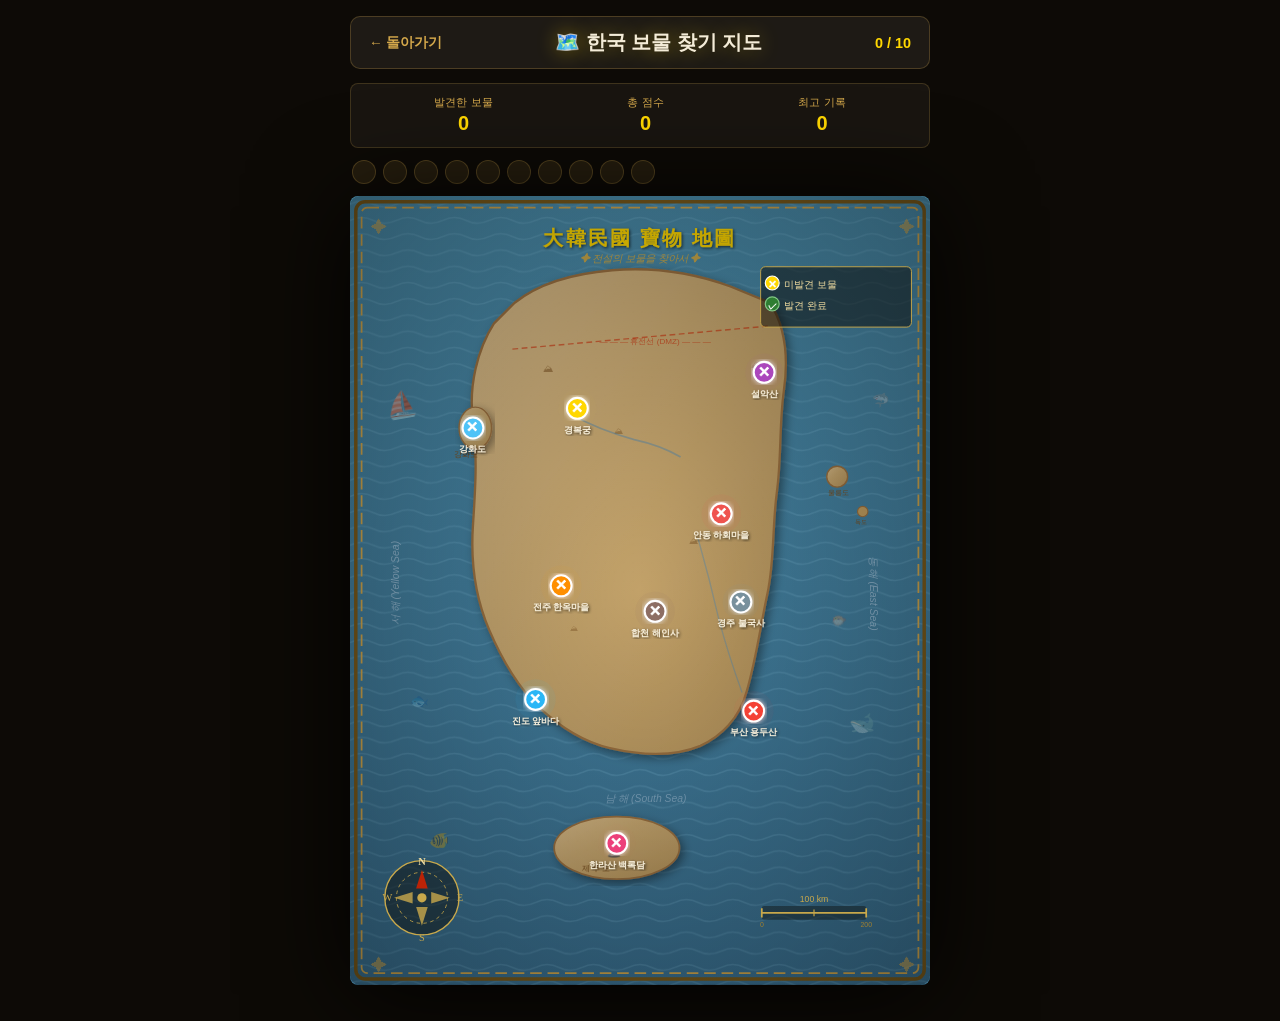
==== korea-map.html @ b7d9bb50 "Add Korea Treasure Map interactive game Co-Authored-By: Claude Sonnet 4.6 <noreply@anthropic.com>" ====
<!DOCTYPE html>
<html lang="ko">
<head>
    <meta charset="UTF-8">
    <meta name="viewport" content="width=device-width, initial-scale=1.0">
    <title>🗺️ 한국 보물 찾기 지도</title>
    <link rel="stylesheet" href="korea-map.css">
</head>
<body>

    <header class="page-header">
        <a href="index.html" class="back-link">← 돌아가기</a>
        <h1>🗺️ 한국 보물 찾기 지도</h1>
        <div id="treasure-count" class="treasure-count">0 / 10</div>
    </header>

    <div class="score-bar">
        <div class="score-item">
            <span class="score-label">발견한 보물</span>
            <span class="score-value" id="found-display">0</span>
        </div>
        <div class="score-item">
            <span class="score-label">총 점수</span>
            <span class="score-value" id="score-display">0</span>
        </div>
        <div class="score-item">
            <span class="score-label">최고 기록</span>
            <span class="score-value" id="high-score-display">0</span>
        </div>
    </div>

    <div class="progress-dots" id="progress-dots"></div>

    <div class="map-container">
        <svg id="korea-map" viewBox="0 0 500 680" xmlns="http://www.w3.org/2000/svg">
            <defs>
                <filter id="glow">
                    <feGaussianBlur stdDeviation="2.5" result="coloredBlur"/>
                    <feMerge><feMergeNode in="coloredBlur"/><feMergeNode in="SourceGraphic"/></feMerge>
                </filter>
                <filter id="text-shadow">
                    <feDropShadow dx="1" dy="1" stdDeviation="1.2" flood-color="rgba(0,0,0,0.7)"/>
                </filter>
                <filter id="land-shadow">
                    <feDropShadow dx="3" dy="3" stdDeviation="4" flood-color="rgba(0,0,0,0.4)"/>
                </filter>
                <linearGradient id="land-grad" x1="0%" y1="0%" x2="100%" y2="100%">
                    <stop offset="0%" style="stop-color:#d9bc8a"/>
                    <stop offset="40%" style="stop-color:#c8a870"/>
                    <stop offset="100%" style="stop-color:#b5935a"/>
                </linearGradient>
                <linearGradient id="sea-grad" x1="0%" y1="0%" x2="0%" y2="100%">
                    <stop offset="0%" style="stop-color:#4a8caa"/>
                    <stop offset="100%" style="stop-color:#3a7090"/>
                </linearGradient>
                <pattern id="sea-pattern" x="0" y="0" width="40" height="14" patternUnits="userSpaceOnUse">
                    <path d="M0,7 Q10,2 20,7 Q30,12 40,7" stroke="rgba(150,210,240,0.18)" stroke-width="1.2" fill="none"/>
                </pattern>
                <pattern id="land-texture" x="0" y="0" width="8" height="8" patternUnits="userSpaceOnUse">
                    <circle cx="4" cy="4" r="0.5" fill="rgba(100,70,30,0.08)"/>
                </pattern>
                <radialGradient id="vignette" cx="50%" cy="50%" r="70%">
                    <stop offset="0%" style="stop-color:transparent"/>
                    <stop offset="100%" style="stop-color:rgba(0,0,0,0.35)"/>
                </radialGradient>
            </defs>

            <!-- Sea background -->
            <rect width="500" height="680" fill="url(#sea-grad)"/>
            <rect width="500" height="680" fill="url(#sea-pattern)"/>

            <!-- Map border frame -->
            <rect x="5" y="5" width="490" height="670" fill="none" stroke="#7a5a1a" stroke-width="3" rx="8"/>
            <rect x="10" y="10" width="480" height="660" fill="none" stroke="#d4a84b" stroke-width="1.5" rx="5" stroke-dasharray="10,5"/>

            <!-- Corner decorations -->
            <text x="18" y="32" font-size="14" opacity="0.6" fill="#d4a84b">✦</text>
            <text x="473" y="32" font-size="14" opacity="0.6" fill="#d4a84b">✦</text>
            <text x="18" y="668" font-size="14" opacity="0.6" fill="#d4a84b">✦</text>
            <text x="473" y="668" font-size="14" opacity="0.6" fill="#d4a84b">✦</text>

            <!-- Map title -->
            <text x="250" y="42" text-anchor="middle" font-size="17" font-weight="bold" fill="#ffd700" filter="url(#text-shadow)" font-family="serif" letter-spacing="2">大韓民國 寶物 地圖</text>
            <text x="250" y="57" text-anchor="middle" font-size="9" fill="#c8a84b" font-style="italic" font-family="serif">✦ 전설의 보물을 찾아서 ✦</text>

            <!-- Sea labels -->
            <text x="42" y="370" font-size="9" fill="rgba(200,220,240,0.55)" font-style="italic" transform="rotate(-90,42,370)">서 해 (Yellow Sea)</text>
            <text x="448" y="310" font-size="9" fill="rgba(200,220,240,0.55)" font-style="italic" transform="rotate(90,448,310)">동 해 (East Sea)</text>
            <text x="220" y="522" font-size="9" fill="rgba(200,220,240,0.45)" font-style="italic">남 해 (South Sea)</text>

            <!-- Decorative sea elements -->
            <text x="32" y="190" font-size="22" opacity="0.55" transform="rotate(-10,32,190)">⛵</text>
            <text x="430" y="460" font-size="18" opacity="0.45">🐋</text>
            <text x="52" y="440" font-size="13" opacity="0.40">🐟</text>
            <text x="450" y="180" font-size="12" opacity="0.35">🦈</text>
            <text x="68" y="560" font-size="14" opacity="0.38">🐠</text>
            <text x="415" y="370" font-size="11" opacity="0.35">🐡</text>

            <!-- Korea Peninsula - main land mass -->
            <path id="peninsula" d="
                M 142, 92
                C 162, 76 190, 67 226, 64
                C 262, 61 298, 67 328, 78
                L 362, 92
                C 376, 114 378, 140 374, 168
                C 370, 196 372, 226 368, 255
                C 364, 284 366, 314 360, 342
                C 354, 370 350, 400 342, 427
                C 336, 450 320, 466 302, 474
                C 278, 484 250, 482 224, 476
                C 198, 470 178, 455 162, 440
                C 146, 424 132, 402 120, 374
                C 108, 346 104, 314 106, 284
                C 108, 254 110, 224 106, 194
                C 102, 164 110, 132 124, 110
                Z
            " fill="url(#land-grad)" stroke="#9a7040" stroke-width="2" filter="url(#land-shadow)"/>

            <!-- Land texture overlay -->
            <path d="
                M 142, 92
                C 162, 76 190, 67 226, 64
                C 262, 61 298, 67 328, 78
                L 362, 92
                C 376, 114 378, 140 374, 168
                C 370, 196 372, 226 368, 255
                C 364, 284 366, 314 360, 342
                C 354, 370 350, 400 342, 427
                C 336, 450 320, 466 302, 474
                C 278, 484 250, 482 224, 476
                C 198, 470 178, 455 162, 440
                C 146, 424 132, 402 120, 374
                C 108, 346 104, 314 106, 284
                C 108, 254 110, 224 106, 194
                C 102, 164 110, 132 124, 110
                Z
            " fill="url(#land-texture)" opacity="0.5"/>

            <!-- Small islands on west coast (Ganghwado area) -->
            <ellipse cx="108" cy="200" rx="14" ry="18" fill="url(#land-grad)" stroke="#9a7040" stroke-width="1.2" filter="url(#land-shadow)"/>
            <text x="90" y="225" font-size="6.5" fill="#7a5020" font-family="sans-serif">강화도</text>

            <!-- Jeju Island -->
            <ellipse cx="230" cy="562" rx="54" ry="27" fill="url(#land-grad)" stroke="#9a7040" stroke-width="1.5" filter="url(#land-shadow)"/>
            <ellipse cx="230" cy="562" rx="54" ry="27" fill="url(#land-texture)" opacity="0.5"/>
            <!-- Hallasan volcano icon on Jeju -->
            <text x="221" y="568" font-size="11" fill="#8b6014" opacity="0.75">🌋</text>
            <text x="200" y="582" font-size="6.5" fill="#7a5020" font-family="sans-serif">제 주 도</text>

            <!-- Ulleungdo -->
            <circle cx="420" cy="242" r="9" fill="url(#land-grad)" stroke="#9a7040" stroke-width="1.2"/>
            <text x="412" y="258" font-size="6" fill="#7a5020" font-family="sans-serif">울릉도</text>

            <!-- Dokdo -->
            <circle cx="442" cy="272" r="4.5" fill="#c4a060" stroke="#9a7040" stroke-width="1"/>
            <text x="435" y="283" font-size="5.5" fill="#7a5020" font-family="sans-serif">독도</text>

            <!-- DMZ line -->
            <line x1="140" y1="132" x2="362" y2="112" stroke="#cc2200" stroke-width="1.2" stroke-dasharray="5,3" opacity="0.55"/>
            <text x="215" y="128" font-size="7" fill="#cc2200" opacity="0.6" font-family="sans-serif">— — — 휴전선 (DMZ) — — —</text>

            <!-- Mountain decorations on land -->
            <text x="166" y="152" font-size="9" fill="#7a5020" opacity="0.55">⛰</text>
            <text x="346" y="148" font-size="9" fill="#7a5020" opacity="0.55">⛰</text>
            <text x="228" y="205" font-size="8" fill="#7a5020" opacity="0.45">⛰</text>
            <text x="292" y="300" font-size="8" fill="#7a5020" opacity="0.45">⛰</text>
            <text x="190" y="375" font-size="7" fill="#7a5020" opacity="0.4">⛰</text>

            <!-- River lines (Hangang, Nakdonggang - approximate) -->
            <path d="M 190,188 Q 215,202 245,210 Q 268,215 285,225" stroke="#5a8aaa" stroke-width="1.5" fill="none" opacity="0.5"/>
            <path d="M 300,295 Q 310,330 318,365 Q 326,395 338,428" stroke="#5a8aaa" stroke-width="1.2" fill="none" opacity="0.45"/>

            <!-- Vignette overlay -->
            <rect width="500" height="680" fill="url(#vignette)" rx="8"/>

            <!-- Compass Rose -->
            <g transform="translate(62, 605)">
                <circle cx="0" cy="0" r="32" fill="rgba(10,8,4,0.45)" stroke="#c8a84b" stroke-width="1.2"/>
                <circle cx="0" cy="0" r="22" fill="none" stroke="#c8a84b" stroke-width="0.7" stroke-dasharray="3,3"/>
                <!-- North pointer (red) -->
                <polygon points="0,-24 -5,-8 5,-8" fill="#cc2200" opacity="0.9"/>
                <!-- South pointer -->
                <polygon points="0,24 -5,8 5,8" fill="#c8a84b" opacity="0.8"/>
                <!-- East pointer -->
                <polygon points="24,0 8,-5 8,5" fill="#c8a84b" opacity="0.8"/>
                <!-- West pointer -->
                <polygon points="-24,0 -8,-5 -8,5" fill="#c8a84b" opacity="0.8"/>
                <circle cx="0" cy="0" r="4" fill="#c8a84b"/>
                <text x="0" y="-28" text-anchor="middle" font-size="9" fill="#f0dca0" font-weight="bold" font-family="serif">N</text>
                <text x="0" y="37" text-anchor="middle" font-size="9" fill="#c8a84b" font-family="serif">S</text>
                <text x="30" y="3" font-size="9" fill="#c8a84b" font-family="serif">E</text>
                <text x="-34" y="3" font-size="9" fill="#c8a84b" font-family="serif">W</text>
            </g>

            <!-- Scale bar -->
            <g transform="translate(355, 618)">
                <rect x="0" y="-6" width="90" height="12" rx="2" fill="rgba(10,8,4,0.4)"/>
                <line x1="0" y1="0" x2="90" y2="0" stroke="#c8a84b" stroke-width="1.5"/>
                <line x1="0" y1="-4" x2="0" y2="4" stroke="#c8a84b" stroke-width="1.5"/>
                <line x1="45" y1="-3" x2="45" y2="3" stroke="#c8a84b" stroke-width="1"/>
                <line x1="90" y1="-4" x2="90" y2="4" stroke="#c8a84b" stroke-width="1.5"/>
                <text x="45" y="-9" text-anchor="middle" font-size="7.5" fill="#c8a84b" font-family="sans-serif">100 km</text>
                <text x="0" y="12" text-anchor="middle" font-size="6" fill="#a08030" font-family="sans-serif">0</text>
                <text x="90" y="12" text-anchor="middle" font-size="6" fill="#a08030" font-family="sans-serif">200</text>
            </g>

            <!-- Legend -->
            <g transform="translate(358, 75)">
                <rect x="-4" y="-14" width="130" height="52" rx="4" fill="rgba(10,8,4,0.5)" stroke="#c8a84b" stroke-width="0.8"/>
                <circle cx="6" cy="0" r="6" fill="#ffd700" stroke="white" stroke-width="1"/>
                <text x="6" y="4" text-anchor="middle" font-size="8" fill="white" font-weight="bold">✕</text>
                <text x="16" y="4" font-size="8.5" fill="#f0dca0" font-family="sans-serif"> 미발견 보물</text>
                <circle cx="6" cy="18" r="6" fill="#2e7d32" stroke="#81c784" stroke-width="1"/>
                <text x="6" y="22" text-anchor="middle" font-size="8" fill="white" font-weight="bold">✓</text>
                <text x="16" y="22" font-size="8.5" fill="#f0dca0" font-family="sans-serif"> 발견 완료</text>
            </g>

            <!-- Treasure Markers (injected by JS) -->
            <g id="treasure-markers"></g>
        </svg>
    </div>

    <!-- Popup Overlay -->
    <div class="popup-overlay" id="popup-overlay">
        <div class="popup">
            <div class="popup-header">
                <div>
                    <div class="popup-location-name" id="popup-name">경복궁</div>
                    <div class="popup-subtitle" id="popup-subtitle">서울특별시</div>
                </div>
                <div id="popup-badge" class="discovered-badge hidden">✓ 발견됨</div>
            </div>

            <div class="popup-clue" id="popup-clue">단서 텍스트가 여기에 표시됩니다.</div>

            <div id="treasure-reveal" class="treasure-reveal hidden">
                <span class="reveal-emoji" id="reveal-emoji">💎</span>
                <div class="reveal-name" id="reveal-name">보물 이름</div>
                <div class="reveal-points" id="reveal-points">+100점 획득!</div>
            </div>

            <button class="popup-btn btn-primary" id="explore-btn">⚔️ 탐험하기!</button>
            <button class="popup-btn btn-secondary" id="close-btn">✕ 닫기</button>
        </div>
    </div>

    <!-- Victory Overlay -->
    <div class="victory-overlay" id="victory-overlay">
        <div class="victory-box">
            <div class="victory-crown">🏆</div>
            <h2>모든 보물 발견!</h2>
            <p>대한민국 전역의 10가지 전설적인 보물을 모두 찾아냈습니다.<br>당신은 진정한 보물 사냥꾼입니다!</p>
            <div class="victory-treasures" id="victory-treasures"></div>
            <div class="victory-score">최종 점수: <span id="victory-score">0</span>점</div>
            <button class="popup-btn btn-primary" id="restart-btn">🗺️ 다시 탐험하기</button>
        </div>
    </div>

    <script src="korea-map.js"></script>
</body>
</html>
---- korea-map.css ----
*, *::before, *::after {
    box-sizing: border-box;
    margin: 0;
    padding: 0;
}

body {
    background: #0d0a06;
    min-height: 100vh;
    display: flex;
    flex-direction: column;
    align-items: center;
    font-family: 'Malgun Gothic', 'Apple SD Gothic Neo', 'Nanum Gothic', sans-serif;
    color: #3d2b1f;
    padding: 16px 12px 32px;
}

/* ── Header ── */
.page-header {
    width: 100%;
    max-width: 580px;
    display: flex;
    align-items: center;
    justify-content: space-between;
    margin-bottom: 14px;
    padding: 12px 18px;
    background: rgba(244, 236, 216, 0.07);
    border-radius: 10px;
    border: 1px solid rgba(212, 168, 75, 0.25);
}

.back-link {
    color: #d4a84b;
    text-decoration: none;
    font-size: 0.85rem;
    font-weight: bold;
    white-space: nowrap;
}

.back-link:hover { color: #f0c870; }

.page-header h1 {
    color: #f4ecd8;
    font-size: 1.25rem;
    text-shadow: 0 0 20px rgba(255, 215, 0, 0.4);
    flex: 1;
    text-align: center;
}

.treasure-count {
    color: #ffd700;
    font-weight: bold;
    font-size: 0.9rem;
    white-space: nowrap;
}

/* ── Score Bar ── */
.score-bar {
    width: 100%;
    max-width: 580px;
    display: flex;
    justify-content: space-around;
    padding: 12px 16px;
    background: rgba(244, 236, 216, 0.05);
    border-radius: 8px;
    border: 1px solid rgba(212, 168, 75, 0.2);
    margin-bottom: 12px;
}

.score-item {
    display: flex;
    flex-direction: column;
    align-items: center;
    gap: 2px;
}

.score-label {
    font-size: 0.68rem;
    color: #d4a84b;
}

.score-value {
    font-size: 1.25rem;
    font-weight: bold;
    color: #ffd700;
}

/* ── Progress Dots ── */
.progress-dots {
    width: 100%;
    max-width: 580px;
    display: flex;
    gap: 7px;
    flex-wrap: wrap;
    margin-bottom: 12px;
    padding: 0 2px;
}

.progress-dot {
    width: 24px;
    height: 24px;
    border-radius: 50%;
    background: rgba(212, 168, 75, 0.12);
    border: 1.5px solid rgba(212, 168, 75, 0.25);
    font-size: 0.8rem;
    display: flex;
    align-items: center;
    justify-content: center;
    transition: all 0.4s ease;
    cursor: default;
    title: attr(title);
}

.progress-dot.found {
    background: rgba(255, 215, 0, 0.2);
    border-color: #ffd700;
    box-shadow: 0 0 8px rgba(255, 215, 0, 0.4);
    transform: scale(1.1);
}

/* ── Map Container ── */
.map-container {
    width: 100%;
    max-width: 580px;
}

#korea-map {
    width: 100%;
    height: auto;
    filter: drop-shadow(0 10px 50px rgba(0, 0, 0, 0.9));
    border-radius: 8px;
}

/* ── SVG Treasure Markers ── */
.treasure-marker {
    cursor: pointer;
}

.treasure-marker .marker-circle {
    transition: filter 0.2s;
}

.treasure-marker:hover .marker-circle {
    filter: brightness(1.4) url(#glow);
}

.treasure-marker:hover .marker-label {
    font-size: 8.5px;
}

/* ── Popup ── */
.popup-overlay {
    position: fixed;
    inset: 0;
    background: rgba(0, 0, 0, 0.72);
    display: flex;
    justify-content: center;
    align-items: center;
    z-index: 200;
    opacity: 0;
    pointer-events: none;
    transition: opacity 0.28s ease;
    padding: 16px;
}

.popup-overlay.active {
    opacity: 1;
    pointer-events: all;
}

.popup {
    background: #f5ecd6;
    background-image:
        radial-gradient(ellipse at top left, rgba(212, 163, 115, 0.35) 0%, transparent 55%),
        radial-gradient(ellipse at bottom right, rgba(141, 110, 99, 0.25) 0%, transparent 55%);
    border-radius: 14px;
    padding: 30px 26px 24px;
    max-width: 400px;
    width: 100%;
    box-shadow:
        0 24px 70px rgba(0, 0, 0, 0.85),
        inset 0 0 40px rgba(141, 110, 99, 0.08);
    border: 2.5px solid #c89a50;
    transform: scale(0.85) translateY(24px);
    transition: transform 0.28s cubic-bezier(0.34, 1.56, 0.64, 1);
}

.popup-overlay.active .popup {
    transform: scale(1) translateY(0);
}

.popup-header {
    display: flex;
    justify-content: space-between;
    align-items: flex-start;
    margin-bottom: 16px;
}

.popup-location-name {
    font-size: 1.4rem;
    font-weight: 900;
    color: #4a3020;
}

.popup-subtitle {
    font-size: 0.8rem;
    color: #8d6e63;
    margin-top: 2px;
}

.discovered-badge {
    background: rgba(46, 125, 50, 0.15);
    border: 1px solid #4caf50;
    color: #388e3c;
    padding: 4px 12px;
    border-radius: 20px;
    font-size: 0.75rem;
    font-weight: bold;
    white-space: nowrap;
}

.popup-clue {
    background: rgba(141, 110, 99, 0.1);
    border-left: 4px solid #c89a50;
    padding: 13px 15px;
    border-radius: 0 8px 8px 0;
    font-style: italic;
    color: #4a3020;
    line-height: 1.75;
    margin-bottom: 20px;
    font-size: 0.92rem;
    position: relative;
}

.popup-clue::before {
    content: '💬 단서: ';
    font-style: normal;
    font-weight: 700;
    color: #8d6e63;
}

/* ── Treasure Reveal ── */
.treasure-reveal {
    text-align: center;
    padding: 18px 16px;
    background: linear-gradient(135deg, rgba(255, 215, 0, 0.12), rgba(255, 165, 0, 0.08));
    border-radius: 10px;
    border: 2px solid #ffd700;
    margin-bottom: 18px;
    animation: reveal-pop 0.5s cubic-bezier(0.34, 1.56, 0.64, 1);
}

@keyframes reveal-pop {
    0% { opacity: 0; transform: scale(0.5); }
    100% { opacity: 1; transform: scale(1); }
}

.reveal-emoji {
    font-size: 3rem;
    display: block;
    margin-bottom: 8px;
    animation: float-emoji 2s ease-in-out infinite;
}

@keyframes float-emoji {
    0%, 100% { transform: translateY(0); }
    50% { transform: translateY(-6px); }
}

.reveal-name {
    font-size: 1.05rem;
    font-weight: 800;
    color: #7a3f10;
    margin-bottom: 4px;
}

.reveal-points {
    color: #e67e22;
    font-size: 0.9rem;
    font-weight: bold;
}

/* ── Buttons ── */
.popup-btn {
    width: 100%;
    padding: 13px;
    border: none;
    border-radius: 9px;
    font-size: 0.95rem;
    font-weight: bold;
    cursor: pointer;
    transition: all 0.2s ease;
    font-family: inherit;
}

.btn-primary {
    background: linear-gradient(135deg, #c89a50, #a07020);
    color: white;
    box-shadow: 0 4px 12px rgba(160, 112, 32, 0.4);
}

.btn-primary:hover {
    background: linear-gradient(135deg, #d4a860, #b08030);
    transform: translateY(-2px);
    box-shadow: 0 6px 18px rgba(160, 112, 32, 0.5);
}

.btn-primary:active { transform: translateY(0); }

.btn-secondary {
    background: none;
    border: 2px solid #c89a50;
    color: #8d6e63;
    margin-top: 10px;
}

.btn-secondary:hover {
    background: rgba(200, 154, 80, 0.1);
    color: #6d4e43;
}

/* ── Victory Screen ── */
.victory-overlay {
    position: fixed;
    inset: 0;
    background: rgba(0, 0, 0, 0.92);
    display: flex;
    justify-content: center;
    align-items: center;
    z-index: 300;
    opacity: 0;
    pointer-events: none;
    transition: opacity 0.5s ease;
    padding: 20px;
}

.victory-overlay.active {
    opacity: 1;
    pointer-events: all;
}

.victory-box {
    background: #f5ecd6;
    background-image: radial-gradient(ellipse at top, rgba(255, 215, 0, 0.15) 0%, transparent 60%);
    border-radius: 20px;
    padding: 44px 36px 36px;
    text-align: center;
    max-width: 420px;
    width: 100%;
    border: 3px solid #ffd700;
    box-shadow:
        0 0 80px rgba(255, 215, 0, 0.3),
        0 30px 80px rgba(0, 0, 0, 0.8);
    animation: victory-appear 0.6s cubic-bezier(0.34, 1.56, 0.64, 1);
}

@keyframes victory-appear {
    from { transform: scale(0.6) rotate(-5deg); opacity: 0; }
    to { transform: scale(1) rotate(0); opacity: 1; }
}

.victory-crown {
    font-size: 3.5rem;
    margin-bottom: 14px;
    animation: crown-spin 1.5s ease;
}

@keyframes crown-spin {
    0% { transform: rotateY(0); }
    50% { transform: rotateY(180deg) scale(1.2); }
    100% { transform: rotateY(360deg); }
}

.victory-box h2 {
    font-size: 1.8rem;
    color: #4a3020;
    margin-bottom: 12px;
}

.victory-box p {
    font-size: 0.9rem;
    color: #6d4e43;
    margin-bottom: 22px;
    line-height: 1.7;
}

.victory-treasures {
    display: flex;
    flex-wrap: wrap;
    gap: 10px;
    justify-content: center;
    margin-bottom: 22px;
}

.victory-treasure-item {
    font-size: 2rem;
    animation: pop-in 0.4s cubic-bezier(0.34, 1.56, 0.64, 1) both;
}

@keyframes pop-in {
    from { transform: scale(0) rotate(-30deg); opacity: 0; }
    to { transform: scale(1) rotate(0); opacity: 1; }
}

.victory-score {
    font-size: 1.6rem;
    font-weight: 900;
    color: #a07020;
    margin-bottom: 24px;
}

.victory-score span {
    color: #e67e22;
    font-size: 2rem;
}

/* ── Utility ── */
.hidden {
    display: none !important;
}

/* ── Responsive ── */
@media (max-width: 500px) {
    .page-header h1 { font-size: 1rem; }
    .page-header { padding: 10px 12px; }
    .popup { padding: 24px 18px 20px; }
    .popup-location-name { font-size: 1.2rem; }
    .victory-box { padding: 32px 22px 28px; }
    .victory-box h2 { font-size: 1.4rem; }
}
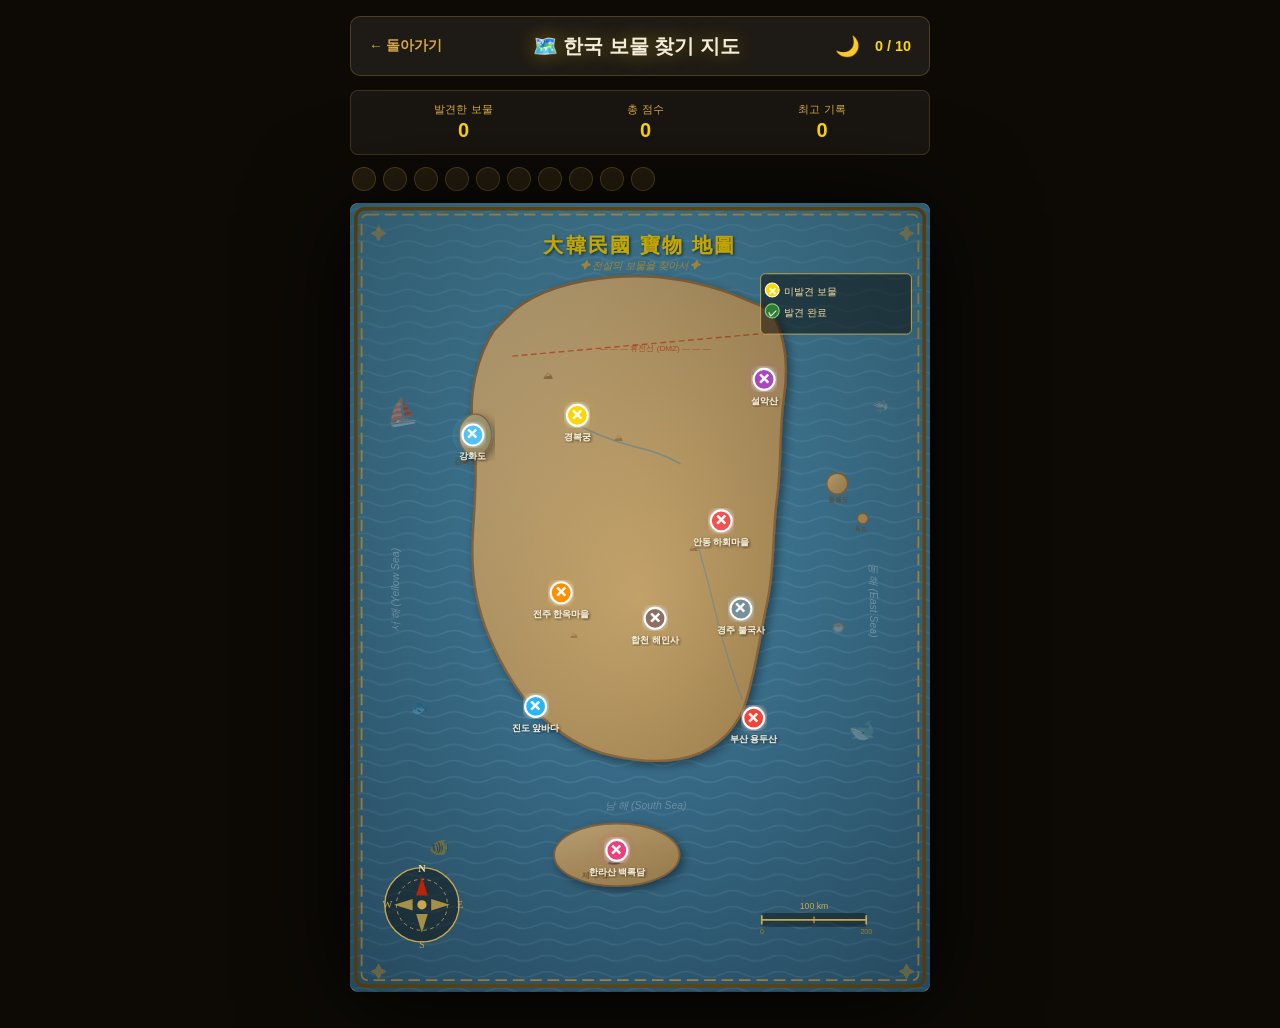
==== commit e18c5c39: "Add dark/light mode functionality across all pages" ====
--- a/korea-map.html
+++ b/korea-map.html
@@ -11,7 +11,10 @@
     <header class="page-header">
         <a href="index.html" class="back-link">← 돌아가기</a>
         <h1>🗺️ 한국 보물 찾기 지도</h1>
-        <div id="treasure-count" class="treasure-count">0 / 10</div>
+        <div style="display: flex; align-items: center; gap: 10px;">
+            <button id="theme-toggle" aria-label="Toggle Dark Mode">🌙</button>
+            <div id="treasure-count" class="treasure-count">0 / 10</div>
+        </div>
     </header>
 
     <div class="score-bar">
@@ -256,6 +259,7 @@
         </div>
     </div>
 
+    <script src="theme.js"></script>
     <script src="korea-map.js"></script>
 </body>
 </html>
--- a/korea-map.css
+++ b/korea-map.css
@@ -1,3 +1,41 @@
+:root {
+    --bg-color: #0d0a06;
+    --text-color: #3d2b1f;
+    --header-bg: rgba(244, 236, 216, 0.07);
+    --header-border: rgba(212, 168, 75, 0.25);
+    --header-text: #f4ecd8;
+    --score-bg: rgba(244, 236, 216, 0.05);
+    --score-border: rgba(212, 168, 75, 0.2);
+    --score-label: #d4a84b;
+    --score-value: #ffd700;
+    --dot-bg: rgba(212, 168, 75, 0.12);
+    --dot-border: rgba(212, 168, 75, 0.25);
+    --popup-bg: #f5ecd6;
+    --popup-text: #4a3020;
+    --popup-subtitle: #8d6e63;
+    --popup-clue-bg: rgba(141, 110, 99, 0.1);
+    --popup-border: #c89a50;
+}
+
+body.dark-mode {
+    --bg-color: #18191a;
+    --text-color: #e4e6eb;
+    --header-bg: rgba(255, 255, 255, 0.05);
+    --header-border: rgba(255, 215, 0, 0.15);
+    --header-text: #e4e6eb;
+    --score-bg: rgba(255, 255, 255, 0.03);
+    --score-border: rgba(255, 215, 0, 0.1);
+    --score-label: #a0a0a0;
+    --score-value: #ffd700;
+    --dot-bg: rgba(255, 255, 255, 0.05);
+    --dot-border: rgba(255, 215, 0, 0.1);
+    --popup-bg: #242526;
+    --popup-text: #e4e6eb;
+    --popup-subtitle: #a0a0a0;
+    --popup-clue-bg: rgba(255, 255, 255, 0.05);
+    --popup-border: #ffd700;
+}
+
 *, *::before, *::after {
     box-sizing: border-box;
     margin: 0;
@@ -5,14 +43,15 @@
 }
 
 body {
-    background: #0d0a06;
+    background: var(--bg-color);
     min-height: 100vh;
     display: flex;
     flex-direction: column;
     align-items: center;
     font-family: 'Malgun Gothic', 'Apple SD Gothic Neo', 'Nanum Gothic', sans-serif;
-    color: #3d2b1f;
+    color: var(--text-color);
     padding: 16px 12px 32px;
+    transition: background-color 0.3s, color 0.3s;
 }
 
 /* ── Header ── */
@@ -24,9 +63,10 @@
     justify-content: space-between;
     margin-bottom: 14px;
     padding: 12px 18px;
-    background: rgba(244, 236, 216, 0.07);
+    background: var(--header-bg);
     border-radius: 10px;
-    border: 1px solid rgba(212, 168, 75, 0.25);
+    border: 1px solid var(--header-border);
+    position: relative;
 }
 
 .back-link {
@@ -40,7 +80,7 @@
 .back-link:hover { color: #f0c870; }
 
 .page-header h1 {
-    color: #f4ecd8;
+    color: var(--header-text);
     font-size: 1.25rem;
     text-shadow: 0 0 20px rgba(255, 215, 0, 0.4);
     flex: 1;
@@ -61,9 +101,9 @@
     display: flex;
     justify-content: space-around;
     padding: 12px 16px;
-    background: rgba(244, 236, 216, 0.05);
+    background: var(--score-bg);
     border-radius: 8px;
-    border: 1px solid rgba(212, 168, 75, 0.2);
+    border: 1px solid var(--score-border);
     margin-bottom: 12px;
 }
 
@@ -76,13 +116,13 @@
 
 .score-label {
     font-size: 0.68rem;
-    color: #d4a84b;
+    color: var(--score-label);
 }
 
 .score-value {
     font-size: 1.25rem;
     font-weight: bold;
-    color: #ffd700;
+    color: var(--score-value);
 }
 
 /* ── Progress Dots ── */
@@ -100,15 +140,15 @@
     width: 24px;
     height: 24px;
     border-radius: 50%;
-    background: rgba(212, 168, 75, 0.12);
-    border: 1.5px solid rgba(212, 168, 75, 0.25);
+    background: var(--dot-bg);
+    border: 1.5px solid var(--dot-border);
     font-size: 0.8rem;
     display: flex;
     align-items: center;
     justify-content: center;
     transition: all 0.4s ease;
     cursor: default;
-    title: attr(title);
+    color: var(--text-color);
 }
 
 .progress-dot.found {
@@ -169,10 +209,10 @@
 }
 
 .popup {
-    background: #f5ecd6;
+    background: var(--popup-bg);
     background-image:
-        radial-gradient(ellipse at top left, rgba(212, 163, 115, 0.35) 0%, transparent 55%),
-        radial-gradient(ellipse at bottom right, rgba(141, 110, 99, 0.25) 0%, transparent 55%);
+        radial-gradient(ellipse at top left, rgba(212, 163, 115, 0.15) 0%, transparent 55%),
+        radial-gradient(ellipse at bottom right, rgba(141, 110, 99, 0.15) 0%, transparent 55%);
     border-radius: 14px;
     padding: 30px 26px 24px;
     max-width: 400px;
@@ -180,7 +220,7 @@
     box-shadow:
         0 24px 70px rgba(0, 0, 0, 0.85),
         inset 0 0 40px rgba(141, 110, 99, 0.08);
-    border: 2.5px solid #c89a50;
+    border: 2.5px solid var(--popup-border);
     transform: scale(0.85) translateY(24px);
     transition: transform 0.28s cubic-bezier(0.34, 1.56, 0.64, 1);
 }
@@ -199,12 +239,12 @@
 .popup-location-name {
     font-size: 1.4rem;
     font-weight: 900;
-    color: #4a3020;
+    color: var(--popup-text);
 }
 
 .popup-subtitle {
     font-size: 0.8rem;
-    color: #8d6e63;
+    color: var(--popup-subtitle);
     margin-top: 2px;
 }
 
@@ -220,12 +260,12 @@
 }
 
 .popup-clue {
-    background: rgba(141, 110, 99, 0.1);
-    border-left: 4px solid #c89a50;
+    background: var(--popup-clue-bg);
+    border-left: 4px solid var(--popup-border);
     padding: 13px 15px;
     border-radius: 0 8px 8px 0;
     font-style: italic;
-    color: #4a3020;
+    color: var(--popup-text);
     line-height: 1.75;
     margin-bottom: 20px;
     font-size: 0.92rem;
@@ -236,7 +276,7 @@
     content: '💬 단서: ';
     font-style: normal;
     font-weight: 700;
-    color: #8d6e63;
+    color: var(--popup-subtitle);
 }
 
 /* ── Treasure Reveal ── */
@@ -270,7 +310,7 @@
 .reveal-name {
     font-size: 1.05rem;
     font-weight: 800;
-    color: #7a3f10;
+    color: #ffd700;
     margin-bottom: 4px;
 }
 
@@ -309,14 +349,14 @@
 
 .btn-secondary {
     background: none;
-    border: 2px solid #c89a50;
-    color: #8d6e63;
+    border: 2px solid var(--popup-border);
+    color: var(--popup-subtitle);
     margin-top: 10px;
 }
 
 .btn-secondary:hover {
     background: rgba(200, 154, 80, 0.1);
-    color: #6d4e43;
+    color: var(--popup-text);
 }
 
 /* ── Victory Screen ── */
@@ -340,7 +380,7 @@
 }
 
 .victory-box {
-    background: #f5ecd6;
+    background: var(--popup-bg);
     background-image: radial-gradient(ellipse at top, rgba(255, 215, 0, 0.15) 0%, transparent 60%);
     border-radius: 20px;
     padding: 44px 36px 36px;
@@ -373,13 +413,13 @@
 
 .victory-box h2 {
     font-size: 1.8rem;
-    color: #4a3020;
+    color: var(--popup-text);
     margin-bottom: 12px;
 }
 
 .victory-box p {
     font-size: 0.9rem;
-    color: #6d4e43;
+    color: var(--popup-subtitle);
     margin-bottom: 22px;
     line-height: 1.7;
 }
@@ -417,6 +457,21 @@
 /* ── Utility ── */
 .hidden {
     display: none !important;
+}
+
+#theme-toggle {
+    background: none;
+    border: none;
+    font-size: 20px;
+    cursor: pointer;
+    color: var(--header-text);
+    padding: 5px;
+    border-radius: 50%;
+    transition: background-color 0.2s;
+}
+
+#theme-toggle:hover {
+    background: rgba(255, 255, 255, 0.1);
 }
 
 /* ── Responsive ── */
